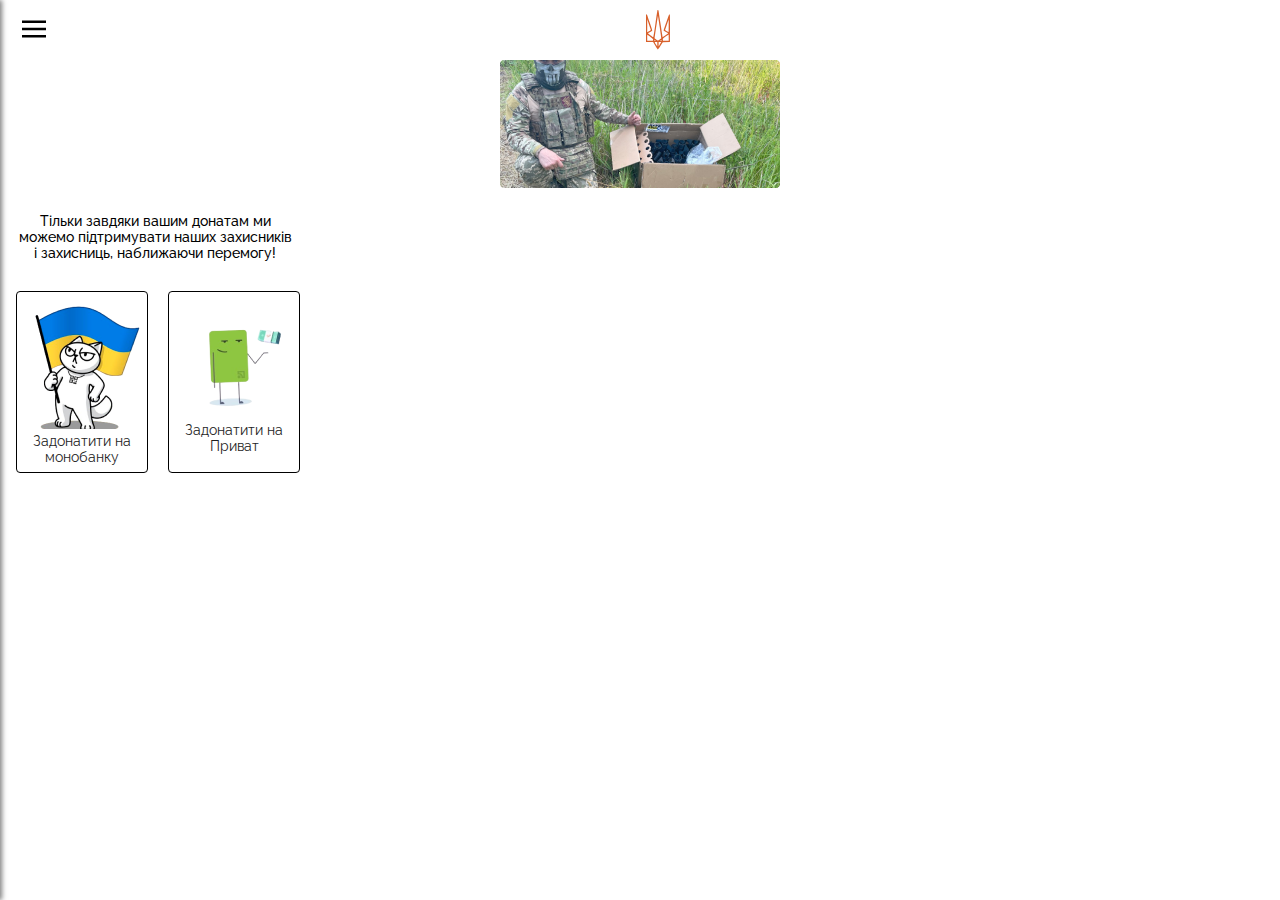
==== index.html @ 32d3e38f "commit" ====
<!DOCTYPE html>
<html lang="en">
<head>
    <meta charset="UTF-8">
    <meta name="viewport" content="width=device-width, initial-scale=1.0">
    <title>Donations</title>
    <link rel="stylesheet" href="./css/main.css">
    <link rel="preconnect" href="https://fonts.googleapis.com">
    <link rel="preconnect" href="https://fonts.gstatic.com" crossorigin>
    <link href="https://fonts.googleapis.com/css2?family=Raleway:ital,wght@0,100..900;1,100..900&display=swap" rel="stylesheet">
</head>
<body>
    <header>
        <div class="container header">
            <button class="menu__toggle">
                <svg class="menu-icon" width="24px" height="24px">
                    <use href="./img/svg/sprite.svg#menu"></use>
                </svg>
            </button>
            <svg class="logo" width="24px" height="40px">
                <use href="./img/svg/sprite.svg#logo"></use>
            </svg>  
        </div>
    </header>
    <div class="menu">
        <button class="menu__close">
            <svg class="close-svg" width="24px" height="24px">
                <use href="./img/svg/sprite.svg#close"></use>
            </svg>
        </button>
        <ul><svg class="logo" width="24px" height="40px">
            <use href="./img/svg/sprite.svg#logo"></use>
        </svg>
            <li><a href="./pages/inDevelopment.html" class="menu__link">Про нас</a></li>
            <li><a href="./pages/inDevelopment.html" class="menu__link">Звіт</a></li>
            <li><a href="./pages/index.html" class="menu__link">Задонатити</a></li>
            <li><a href="./pages/goods.html" class="menu__link">Плюшки</a></li>
        </ul>
    </div>
    <main>
        <section class="hero">
            <div class="container">
                <div class="hero__imgBox"><img src="./img/png/hero.png" alt=""></div>
                    <p class="hero__p">Тільки завдяки вашим донатам ми можемо підтримувати наших захисників і захисниць, наближаючи перемогу!</p>
            </div>
        </section>
        <section class="options">
            <div class="container options__div">
                <div class="options__card"> 
                    <a href="">
                        <img src="./img/png/монобанка.png" alt="">
                        <p class="options__name">Задонатити на монобанку</p>
                    </a>
                </div>
                <div class="options__card">
                    <a href="">
                        <img src="./img/png/приват.png" alt="">
                        <p class="options__name privat">Задонатити на Приват</p>
                    </a>
                </div>
            </div>
        </section>
    </main>
    <script src="./js/index.js"></script>
    <script src="./js/modal.js"></script>
    <script src="./js/menu.js"></script>
</body>
</html>
---- css/main.css ----
:root {
  --bg: #fcfcfcff;
  --font: #1E1E1E;
  --accent-blue: #2b2941ff;
  --grey: #D9D9D9;
  --brown: #643b39ff;
  --dark-orange: #9e4d32ff;
  --orange: #d8602bff;
}

section, div, li, ul, h1, h2, h3, p, img {
  padding: 0;
  margin: 0;
}

body {
  font-family: "Raleway";
}

a {
  color: inherit;
  text-decoration: none;
}

.container {
  margin: 0;
  padding: 0px 16px;
}

.cardList {
  list-style: none;
  display: flex;
  flex-wrap: wrap;
  gap: 10px;
}

.card {
  padding: 6px;
  font-size: 14px;
  color: var(--accent-blue);
  display: flex;
  flex-direction: column;
  justify-items: center;
  box-shadow: 3px 3px 7px 0px rgba(0, 0, 0, 0.46);
}

.card__imgBox {
  width: 119px;
  height: 84px;
  overflow: hidden;
  position: relative;
  background-color: var(--bg);
}

.card__img {
  background-color: var(--grey);
  width: 100%;
  height: 100%;
  -o-object-fit: cover;
     object-fit: cover;
  position: absolute;
  top: 0;
  left: 0;
}

.card__name {
  width: 119px;
}

.filterDropdown {
  margin-left: auto;
}

.filterDropdown select {
  width: 70px;
  padding: 5px;
  font-size: 14px;
}

.hero__thanking {
  display: flex;
  align-items: center;
  margin: 16px 0;
}

.header {
  display: flex;
  margin: 10px 0;
}

.logo {
  display: flex;
  margin: auto;
  padding: 0;
}

.menu__toogle {
  background: transparent;
  padding: 0;
  margin: 0;
  border: none;
}

body {
  font-family: "Raleway", sans-serif;
  margin: 0;
  padding: 0;
  overflow-x: hidden;
}

.menu__toggle {
  background: none;
  border: none;
  cursor: pointer;
}

.menu {
  position: fixed;
  top: 0;
  left: -220px;
  width: 220px;
  height: 100%;
  background-color: #fff;
  box-shadow: 2px 0 5px rgba(0, 0, 0, 0.5);
  transition: left 0.3s ease;
  z-index: 1000;
}

.menu.open {
  left: 0;
}

.menu__close {
  background: none;
  border: none;
  cursor: pointer;
  display: block;
  margin: 10px;
}

.menu ul {
  list-style: none;
  padding: 0;
  margin: 0;
}

.menu__link {
  display: block;
  padding: 15px;
  text-decoration: none;
  color: #333;
  border-bottom: 1px solid #ccc;
}

.menu__link:hover {
  background-color: #f0f0f0;
}

.menu-icon, .close-svg {
  width: 24px;
  height: 24px;
}

.header .logo {
  margin-left: auto;
}

.hero__p {
  margin: 25px 0 30px 0;
  text-align: center;
  font-size: 14px;
  font-weight: 500;
  width: 278px;
}

.hero__imgBox {
  display: flex;
  justify-content: center;
}

.options__div {
  display: flex;
  gap: 20px;
}

.options__card {
  display: flex;
  flex-direction: column;
  width: 130px;
  height: 180px;
  border: black 1px solid;
  border-radius: 4px;
  justify-content: center;
  text-align: center;
}

.options__name {
  font-size: 14px;
  color: var(--font);
  text-decoration: none;
}

.privat {
  margin-bottom: auto;
}/*# sourceMappingURL=main.css.map */
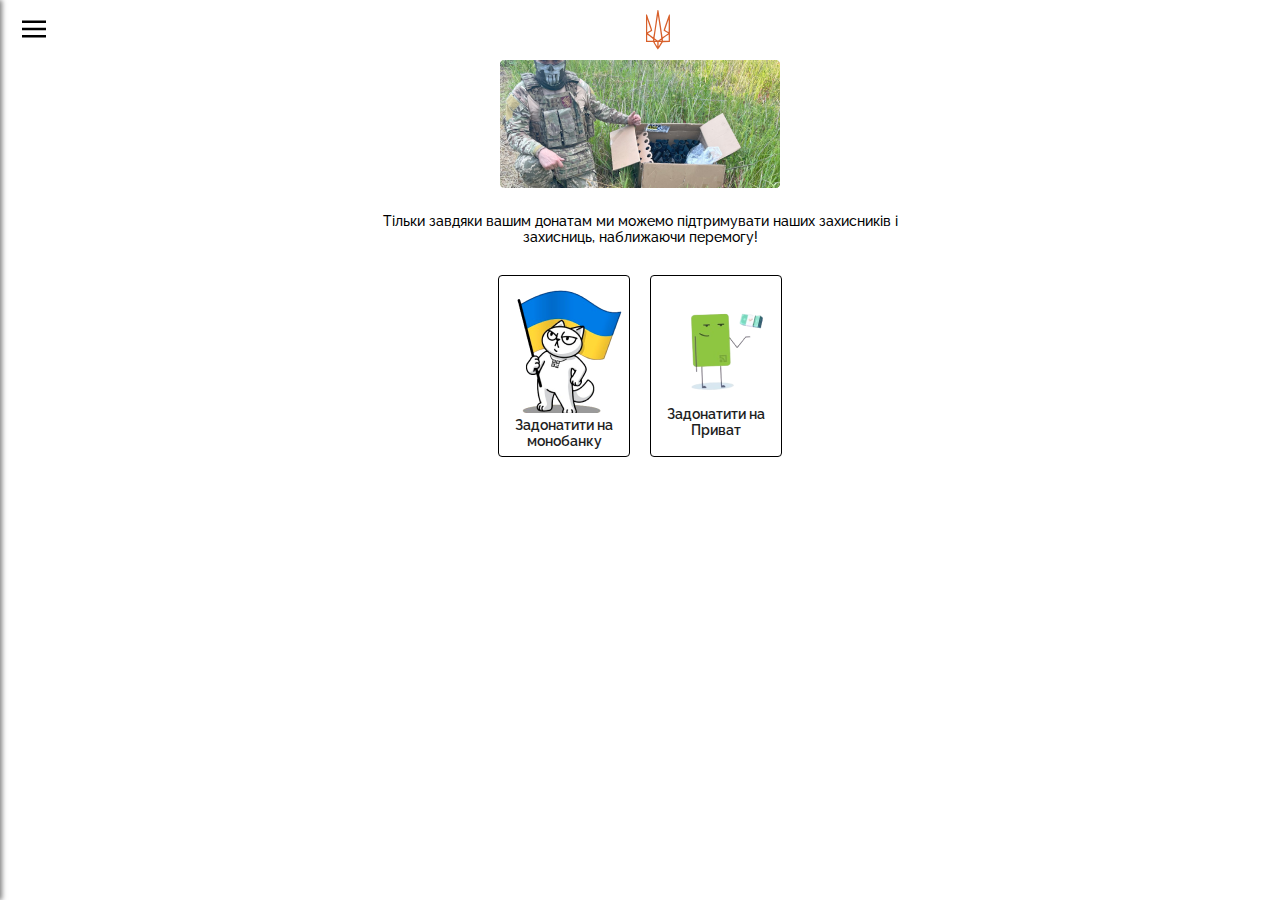
==== commit b89ed715: "fix layout" ====
--- a/index.html
+++ b/index.html
@@ -31,10 +31,10 @@
         <ul><svg class="logo" width="24px" height="40px">
             <use href="./img/svg/sprite.svg#logo"></use>
         </svg>
-            <li><a href="./pages/inDevelopment.html" class="menu__link">Про нас</a></li>
-            <li><a href="./pages/inDevelopment.html" class="menu__link">Звіт</a></li>
-            <li><a href="./pages/index.html" class="menu__link">Задонатити</a></li>
-            <li><a href="./pages/goods.html" class="menu__link">Плюшки</a></li>
+            <li><a href="./inDevelopment.html" class="menu__link">Хто ми</a></li>
+            <li><a href="./inDevelopment.html" class="menu__link">Звіт</a></li>
+            <li><a href="./donat.html" class="menu__link">Задонатити</a></li>
+            <li><a href="./goods.html" class="menu__link">Плюшки</a></li>
         </ul>
     </div>
     <main>
@@ -47,13 +47,13 @@
         <section class="options">
             <div class="container options__div">
                 <div class="options__card"> 
-                    <a href="">
+                    <a href="https://send.monobank.ua/jar/2z57UJi9SC" target="_blank">
                         <img src="./img/png/монобанка.png" alt="">
                         <p class="options__name">Задонатити на монобанку</p>
                     </a>
                 </div>
                 <div class="options__card">
-                    <a href="">
+                    <a href="https://www.privat24.ua/send/1wwkm" target="_blank">
                         <img src="./img/png/приват.png" alt="">
                         <p class="options__name privat">Задонатити на Приват</p>
                     </a>
--- a/css/main.css
+++ b/css/main.css
@@ -30,6 +30,7 @@
 .cardList {
   list-style: none;
   display: flex;
+  justify-content: center;
   flex-wrap: wrap;
   gap: 10px;
 }
@@ -166,14 +167,34 @@
 }
 
 .hero__p {
-  margin: 25px 0 30px 0;
+  display: flex;
+  justify-content: center;
+  margin: auto;
+  margin-top: 25px;
+  margin-bottom: 30px;
   text-align: center;
   font-size: 14px;
   font-weight: 500;
-  width: 278px;
+  min-width: 278px;
+  max-width: 540px;
 }
 
 .hero__imgBox {
+  display: flex;
+  justify-content: center;
+  border-radius: 4px;
+}
+
+.hero__thanking {
+  display: flex;
+  justify-content: center;
+  margin: auto;
+  margin-top: 14px;
+  margin-bottom: 20px;
+  max-width: 600px;
+}
+
+.options {
   display: flex;
   justify-content: center;
 }
@@ -195,11 +216,24 @@
 }
 
 .options__name {
+  font-weight: 600;
   font-size: 14px;
   color: var(--font);
   text-decoration: none;
 }
 
-.privat {
-  margin-bottom: auto;
+.inDev {
+  margin-top: 20px;
+}
+
+.inDev__title {
+  text-align: center;
+  font-weight: 600;
+  font-size: 20px;
+  margin-bottom: 24px;
+}
+
+.inDev__p {
+  font-size: 16px;
+  text-align: center;
 }/*# sourceMappingURL=main.css.map */